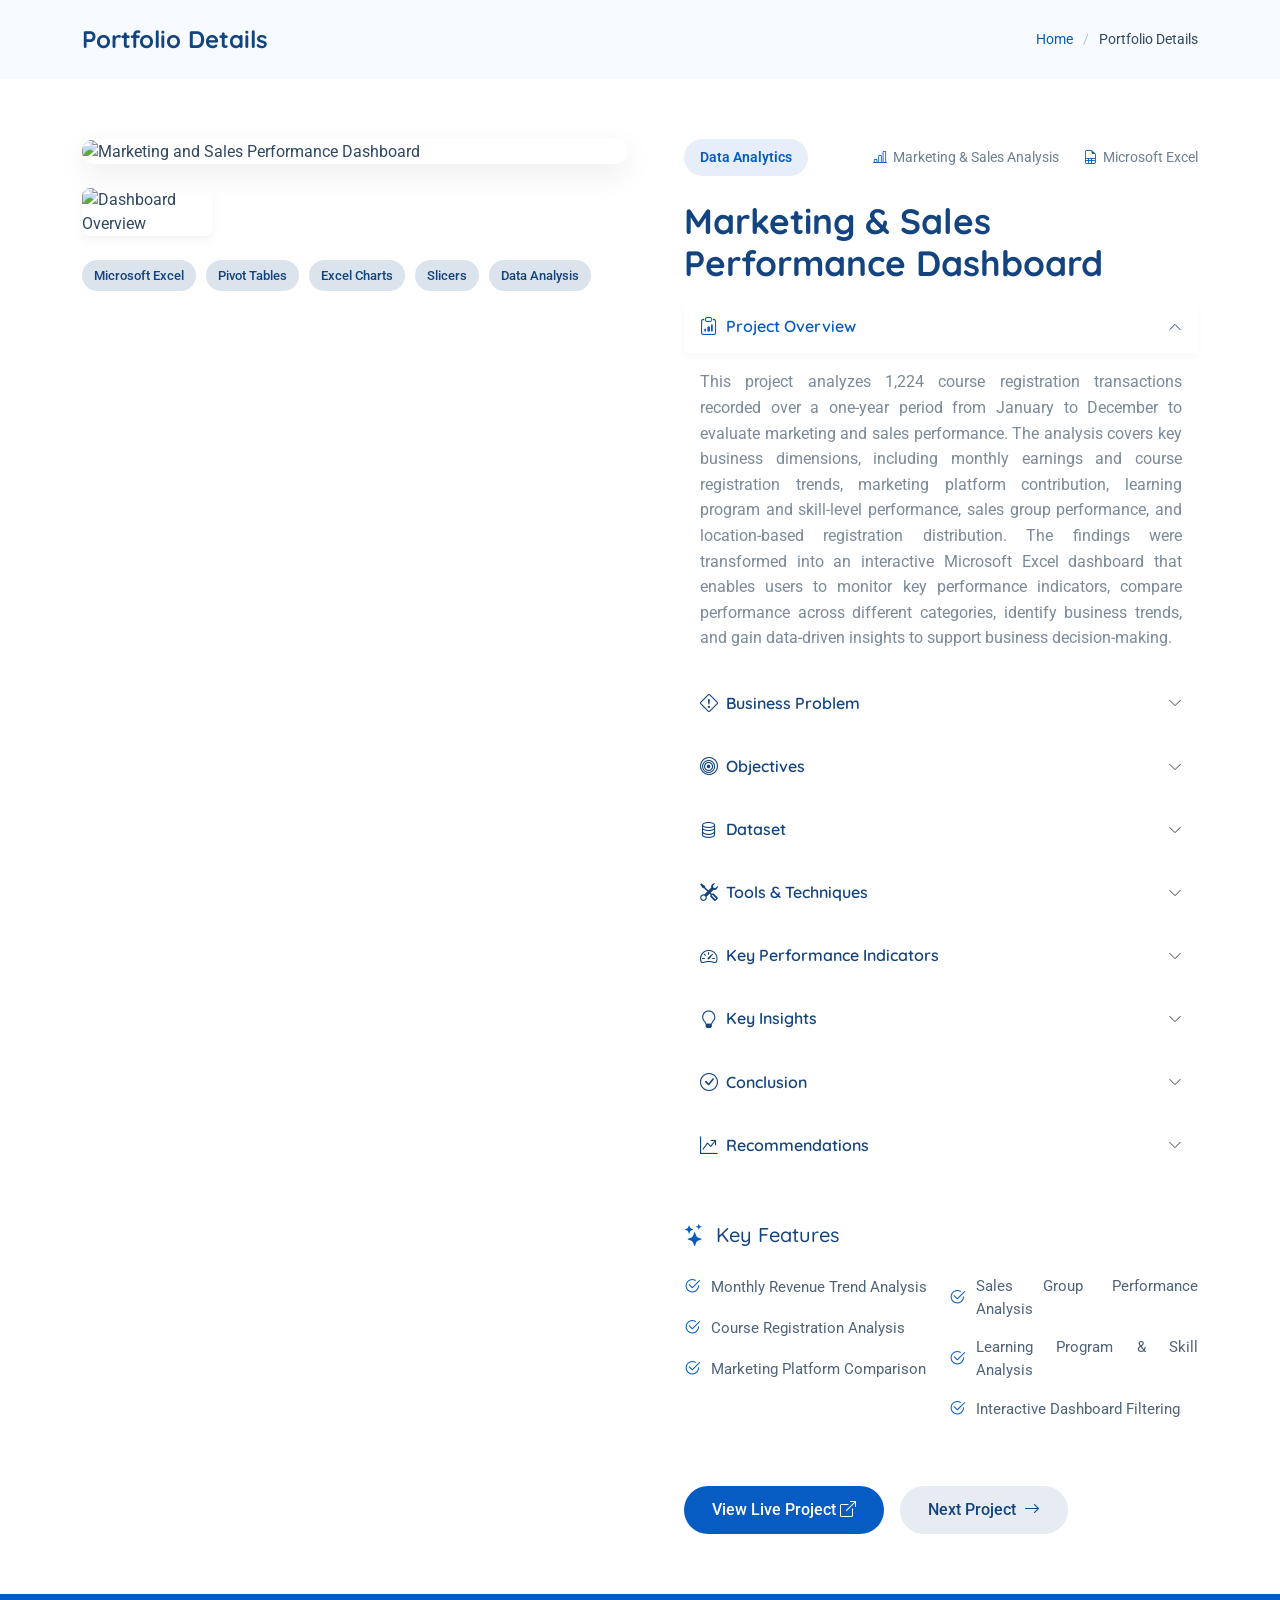
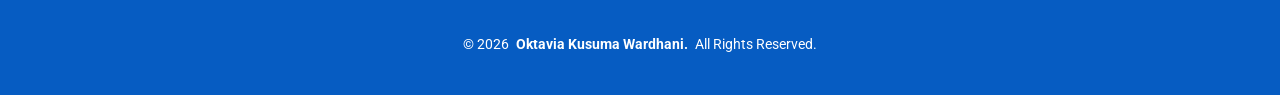
==== portfolio-details1.html @ 9bea0b1e "Upload semua file portofolio" ====
<!DOCTYPE html>
<html lang="en">

<head>
  <meta charset="utf-8">
  <meta content="width=device-width, initial-scale=1.0" name="viewport">
  <title>Oktavia Kusuma</title>
  <meta name="description" content="">
  <meta name="keywords" content="">

  <!-- Favicons -->
  <link href="assets/img/profile/profile foto.png" rel="icon">
  <link href="assets/img/profile/profile foto.png" rel="apple-touch-icon">

  <!-- Fonts -->
  <link href="https://fonts.googleapis.com" rel="preconnect">
  <link href="https://fonts.gstatic.com" rel="preconnect" crossorigin>
  <link href="https://fonts.googleapis.com/css2?family=Roboto:ital,wght@0,100;0,300;0,400;0,500;0,700;0,900;1,100;1,300;1,400;1,500;1,700;1,900&family=Open+Sans:ital,wght@0,300;0,400;0,500;0,600;0,700;0,800;1,300;1,400;1,500;1,600;1,700;1,800&family=Quicksand:wght@300;400;500;600;700&display=swap" rel="stylesheet">

  <!-- Vendor CSS Files -->
  <link href="assets/vendor/bootstrap/css/bootstrap.min.css" rel="stylesheet">
  <link href="assets/vendor/bootstrap-icons/bootstrap-icons.css" rel="stylesheet">
  <link href="assets/vendor/aos/aos.css" rel="stylesheet">
  <link href="assets/vendor/glightbox/css/glightbox.min.css" rel="stylesheet">
  <link href="assets/vendor/swiper/swiper-bundle.min.css" rel="stylesheet">

  <!-- Main CSS File -->
  <link href="assets/css/main.css" rel="stylesheet">

</head>

<body class="portfolio-details-page">

  <header id="header" class="header d-flex align-items-center fixed-top">
    <div class="container-fluid position-relative d-flex align-items-center justify-content-between">

      <a href="index.html" class="logo d-flex align-items-center">
      </a>

      <nav id="navmenu" class="navmenu">

        <div class="profile-img">
          <img src="assets/img/profile/foto.jpg" alt="" class="img-fluid rounded-circle">
        </div>

    </div>
  </header>

  <main class="main">

    <!-- Page Title -->
    <div class="page-title light-background">
      <div class="container d-lg-flex justify-content-between align-items-center">
        <h1 class="mb-2 mb-lg-0">Portfolio Details</h1>
        <nav class="breadcrumbs">
          <ol>
            <li><a href="index.html">Home</a></li>
            <li class="current">Portfolio Details</li>
          </ol>
        </nav>
      </div>
    </div><!-- End Page Title -->

<!-- Portfolio Details Section -->
<section id="portfolio-details" class="portfolio-details section">

  <div class="container" data-aos="fade-up" data-aos-delay="100">

    <div class="row gy-4">

      <!-- Portfolio Images -->
      <div class="col-lg-6" data-aos="fade-right">

        <div class="portfolio-details-media">

          <div class="main-image">
            <div class="portfolio-details-slider swiper init-swiper" data-aos="zoom-in">

              <script type="application/json" class="swiper-config">
                {
                  "loop": true,
                  "speed": 1000,
                  "autoplay": {
                    "delay": 6000
                  },
                  "effect": "creative",
                  "creativeEffect": {
                    "prev": {
                      "shadow": true,
                      "translate": [0, 0, -400]
                    },
                    "next": {
                      "translate": ["100%", 0, 0]
                    }
                  },
                  "slidesPerView": 1,
                  "navigation": {
                    "nextEl": ".swiper-button-next",
                    "prevEl": ".swiper-button-prev"
                  }
                }
              </script>

              <div class="swiper-wrapper">

                <div class="swiper-slide">
                  <img src="assets/img/portfolio/portofolio2.png"
                       alt="Marketing and Sales Performance Dashboard"
                       class="img-fluid">
                </div>

              </div>

              <div class="swiper-button-prev"></div>
              <div class="swiper-button-next"></div>

            </div>
          </div>


          <!-- Thumbnail Gallery -->
          <div class="thumbnail-grid" data-aos="fade-up" data-aos-delay="200">

            <div class="row g-2 mt-3">

              <div class="col-3">
                <img src="assets/img/portfolio/portofolio2.png"
                     alt="Dashboard Overview"
                     class="img-fluid glightbox">
              </div>

            </div>

          </div>


          <!-- Technology Badges -->
          <div class="tech-stack-badges" data-aos="fade-up" data-aos-delay="300">
            <span>Microsoft Excel</span>
            <span>Pivot Tables</span>
            <span>Excel Charts</span>
            <span>Slicers</span>
            <span>Data Analysis</span>
          </div>

        </div>

      </div>
      <!-- End Portfolio Images -->


      <!-- Project Content -->
      <div class="col-lg-6" data-aos="fade-left">

        <div class="portfolio-details-content">

          <!-- Project Meta -->
          <div class="project-meta">

            <div class="badge-wrapper">
              <span class="project-badge">Data Analytics</span>
            </div>

            <div class="date-client">

              <div class="meta-item">
                <i class="bi bi-bar-chart-line"></i>
                <span>Marketing & Sales Analysis</span>
              </div>

              <div class="meta-item">
                <i class="bi bi-file-earmark-spreadsheet"></i>
                <span>Microsoft Excel</span>
              </div>

            </div>

          </div>


          <!-- Project Title -->
          <h2 class="project-title">
            Marketing & Sales Performance Dashboard
          </h2>


          <!-- Project Overview -->
          <div class="project-overview">


            <!-- Accordion -->
            <div class="accordion project-accordion"
                 id="portfolio-details-projectAccordion">


              <!-- Project Overview -->
              <div class="accordion-item" data-aos="fade-up">

                <h2 class="accordion-header">

                  <button class="accordion-button"
                          type="button"
                          data-bs-toggle="collapse"
                          data-bs-target="#portfolio-details-collapse-1"
                          aria-expanded="true"
                          aria-controls="collapseOne">

                    <i class="bi bi-clipboard-data me-2"></i>
                    Project Overview

                  </button>

                </h2>


                <div id="portfolio-details-collapse-1"
                     class="accordion-collapse collapse show"
                     data-bs-parent="#portfolio-details-projectAccordion">

                  <div class="accordion-body">

                    <p>
                      This project analyzes 1,224 course registration transactions recorded over 
                      a one-year period from January to December to evaluate marketing and sales 
                      performance. The analysis covers key business dimensions, including monthly 
                      earnings and course registration trends, marketing platform contribution, 
                      learning program and skill-level performance, sales group performance, and 
                      location-based registration distribution. The findings were transformed into 
                      an interactive Microsoft Excel dashboard that enables users to monitor key 
                      performance indicators, compare performance across different categories, 
                      identify business trends, and gain data-driven insights to support business 
                      decision-making.
                    </p>

                  </div>

                </div>

              </div>


              <!-- Business Problem -->
              <div class="accordion-item" data-aos="fade-up" data-aos-delay="100">

                <h2 class="accordion-header">

                  <button class="accordion-button collapsed"
                          type="button"
                          data-bs-toggle="collapse"
                          data-bs-target="#portfolio-details-collapse-2"
                          aria-expanded="false"
                          aria-controls="collapseTwo">

                    <i class="bi bi-exclamation-diamond me-2"></i>
                    Business Problem

                  </button>

                </h2>


                <div id="portfolio-details-collapse-2"
                     class="accordion-collapse collapse"
                     data-bs-parent="#portfolio-details-projectAccordion">

                  <div class="accordion-body">

                    <p>
                      Businesses need to monitor marketing and sales performance
                      across multiple dimensions, including revenue, customer
                      registrations, marketing channels, sales teams, products,
                      and locations.

                      However, when transactional data is presented primarily in
                      raw tables, it can be difficult to quickly identify important
                      business patterns, such as periods with the highest and
                      lowest performance, the most effective revenue-contributing
                      marketing platforms, high-performing learning programs,
                      differences across sales groups, and areas with higher or
                      lower registration activity.

                      Without a centralized and interactive reporting system,
                      monitoring these patterns can become time-consuming and make
                      it more difficult to identify trends and areas for
                      improvement.

                      Therefore, this project transforms transactional data into
                      an interactive dashboard that provides a comprehensive
                      overview of marketing and sales performance.
                    </p>

                  </div>

                </div>

              </div>


              <!-- Objectives -->
              <div class="accordion-item" data-aos="fade-up" data-aos-delay="200">

                <h2 class="accordion-header">

                  <button class="accordion-button collapsed"
                          type="button"
                          data-bs-toggle="collapse"
                          data-bs-target="#portfolio-details-collapse-3"
                          aria-expanded="false"
                          aria-controls="collapseThree">

                    <i class="bi bi-bullseye me-2"></i>
                    Objectives

                  </button>

                </h2>


                <div id="portfolio-details-collapse-3"
                     class="accordion-collapse collapse"
                     data-bs-parent="#portfolio-details-projectAccordion">

                  <div class="accordion-body">
                    
                    <ul class="objectives-list">

                      <li>
                        Develop an interactive dashboard to centralize and
                        visualize marketing and sales transaction data.
                      </li>

                      <li>
                        Analyze monthly earnings trends and course registration
                        patterns.
                      </li>

                      <li>
                        Evaluate revenue contributions across different
                        marketing platforms.
                      </li>

                      <li>
                        Analyze learning program and skill-level performance.
                      </li>

                      <li>
                        Compare revenue contributions across sales groups.
                      </li>

                      <li>
                        Analyze the distribution of course registrations across
                        different area codes.
                      </li>

                      <li>
                        Provide data-driven insights to support business
                        performance evaluation and decision-making.
                      </li>

                    </ul>

                  </div>

                </div>

              </div>


              <!-- Dataset -->
              <div class="accordion-item" data-aos="fade-up" data-aos-delay="300">

                <h2 class="accordion-header">

                  <button class="accordion-button collapsed"
                          type="button"
                          data-bs-toggle="collapse"
                          data-bs-target="#portfolio-details-collapse-4"
                          aria-expanded="false"
                          aria-controls="collapseFour">

                    <i class="bi bi-database me-2"></i>
                    Dataset

                  </button>

                </h2>


                <div id="portfolio-details-collapse-4"
                     class="accordion-collapse collapse"
                     data-bs-parent="#portfolio-details-projectAccordion">

                  <div class="accordion-body">

                    <p>
                      The dataset consists of 1,224 course registration
                      transactions recorded over a one-year period from January
                      to December.
                    </p>

                    <div class="table-responsive">

                      <table class="table">

                        <thead>

                          <tr>
                            <th>Variable</th>
                            <th>Description</th>
                          </tr>

                        </thead>

                        <tbody>

                          <tr>
                            <td>Billing Month</td>
                            <td>Month when the transaction was recorded.</td>
                          </tr>

                          <tr>
                            <td>Marketing Platform</td>
                            <td>Marketing channel generating the registration.</td>
                          </tr>

                          <tr>
                            <td>MK Campaign</td>
                            <td>Marketing campaign associated with the transaction.</td>
                          </tr>

                          <tr>
                            <td>Location Code</td>
                            <td>Area code associated with the registration.</td>
                          </tr>

                          <tr>
                            <td>Registered Courses</td>
                            <td>Number of courses registered in the transaction.</td>
                          </tr>

                          <tr>
                            <td>Learning Programs</td>
                            <td>Main learning program selected by the customer.</td>
                          </tr>

                          <tr>
                            <td>Skill Levels</td>
                            <td>Skill or proficiency level of the selected course.</td>
                          </tr>

                          <tr>
                            <td>Average Call Time</td>
                            <td>Average duration of customer calls.</td>
                          </tr>

                          <tr>
                            <td>Payment Status</td>
                            <td>Payment completion status of the transaction.</td>
                          </tr>

                          <tr>
                            <td>Fees Collected</td>
                            <td>Revenue or fees collected from the transaction.</td>
                          </tr>

                          <tr>
                            <td>Sales Group</td>
                            <td>Sales team responsible for the transaction.</td>
                          </tr>

                          <tr>
                            <td>Advisor</td>
                            <td>Advisor or sales representative associated with the transaction.</td>
                          </tr>

                        </tbody>

                      </table>

                    </div>

                  </div>

                </div>

              </div>


              <!-- Tools & Techniques -->
              <div class="accordion-item" data-aos="fade-up" data-aos-delay="400">

                <h2 class="accordion-header">

                  <button class="accordion-button collapsed"
                          type="button"
                          data-bs-toggle="collapse"
                          data-bs-target="#portfolio-details-collapse-5"
                          aria-expanded="false"
                          aria-controls="collapseFive">

                    <i class="bi bi-tools me-2"></i>
                    Tools & Techniques

                  </button>

                </h2>


                <div id="portfolio-details-collapse-5"
                     class="accordion-collapse collapse"
                     data-bs-parent="#portfolio-details-projectAccordion">

                  <div class="accordion-body">

                    <p>
                      This project was developed using Microsoft Excel for data
                      processing, analysis, and interactive dashboard development.
                      Pivot Tables were used to aggregate and summarize transaction
                      data, while Excel Charts visualized monthly trends and
                      performance comparisons across key business dimensions.
                      Slicers enabled interactive filtering by billing month and
                      sales group.
                    </p>

                    <p>
                      The analysis applied KPI analysis, trend analysis,
                      comparative analysis, and category-based performance
                      analysis to transform transaction data into meaningful
                      business insights.
                    </p>

                  </div>

                </div>

              </div>


              <!-- Key Performance Indicators -->
              <div class="accordion-item" data-aos="fade-up" data-aos-delay="500">

                <h2 class="accordion-header">

                  <button class="accordion-button collapsed"
                          type="button"
                          data-bs-toggle="collapse"
                          data-bs-target="#portfolio-details-collapse-6"
                          aria-expanded="false"
                          aria-controls="collapseSix">

                    <i class="bi bi-speedometer2 me-2"></i>
                    Key Performance Indicators

                  </button>

                </h2>


                <div id="portfolio-details-collapse-6"
                     class="accordion-collapse collapse"
                     data-bs-parent="#portfolio-details-projectAccordion">

                  <div class="accordion-body">

                    <div class="table-responsive">

                      <table class="table">

                        <thead>

                          <tr>
                            <th>KPI</th>
                            <th>Result</th>
                          </tr>

                        </thead>

                        <tbody>

                          <tr>
                            <td>Total Earnings</td>
                            <td>₹6,365,000</td>
                          </tr>

                          <tr>
                            <td>Enrolled Courses</td>
                            <td>1,224</td>
                          </tr>

                          <tr>
                            <td>Average Earnings per Month</td>
                            <td>₹530,417</td>
                          </tr>

                          <tr>
                            <td>Highest Monthly Earnings</td>
                            <td>₹1,450,000</td>
                          </tr>

                          <tr>
                            <td>Lowest Monthly Earnings</td>
                            <td>₹21,000</td>
                          </tr>

                        </tbody>

                      </table>

                    </div>

                  </div>

                </div>

              </div>


              <!-- Key Insights -->
              <div class="accordion-item" data-aos="fade-up" data-aos-delay="600">

                <h2 class="accordion-header">

                  <button class="accordion-button collapsed"
                          type="button"
                          data-bs-toggle="collapse"
                          data-bs-target="#portfolio-details-collapse-7"
                          aria-expanded="false"
                          aria-controls="collapseSeven">

                    <i class="bi bi-lightbulb me-2"></i>
                    Key Insights

                  </button>

                </h2>


                <div id="portfolio-details-collapse-7"
                     class="accordion-collapse collapse"
                     data-bs-parent="#portfolio-details-projectAccordion">

                  <div class="accordion-body">

                    <h5>1. Monthly Earnings Performance</h5>

                    <p>
                      Monthly earnings fluctuated significantly throughout the
                      year. October recorded the highest earnings at
                      ₹1,450,000, followed by November at ₹1,019,000, while
                      March recorded the lowest earnings at ₹21,000.
                    </p>


                    <h5>2. Course Registration Trends</h5>

                    <p>
                      October recorded the highest number of registrations with
                      277 courses, while March recorded the lowest with 28
                      courses. The simultaneous peak in registrations and earnings
                      during October indicates that registration volume was an
                      important contributor to monthly revenue performance.
                    </p>


                    <h5>3. Marketing Platform Contribution</h5>

                    <p>
                      Television Ads generated the highest earnings at
                      ₹1,845,000, followed by Facebook Page at ₹1,335,000 and
                      WhatsApp at ₹1,040,000. Together, these three platforms
                      contributed approximately 66.3% of total earnings.
                    </p>

                    <p>
                      Since marketing expenditure and conversion data were not
                      available, these results represent revenue contribution
                      rather than marketing ROI.
                    </p>


                    <h5>4. Learning Program Performance</h5>

                    <p>
                      BK was the dominant learning program, generating
                      ₹4,553,000, or approximately 71.5% of total earnings.
                      This indicates strong demand but also highlights a high
                      concentration of revenue in a single product.
                    </p>


                    <h5>5. Skill Level Performance</h5>

                    <p>
                      KJI. L4 recorded the highest earnings contribution at
                      ₹1,321,000, followed by Fdn. L5, Fdn. L1, and Pre. L3.
                      The strong contribution from Foundation and Pre-level
                      categories suggests that entry-level to intermediate
                      learning segments represent important revenue sources.
                    </p>


                    <h5>6. Sales Group Performance</h5>

                    <p>
                      Jordan and Johnson were the highest-contributing sales
                      groups, generating ₹2,154,000 and ₹2,034,000,
                      respectively. Together, they contributed approximately
                      65.8% of total earnings.
                    </p>


                    <h5>7. Area Code Analysis</h5>

                    <p>
                      A101 recorded the highest number of course registrations
                      with 216 registrations, followed by A201, B120, C800,
                      and B180. These five areas collectively accounted for
                      75.7% of total registrations.
                    </p>

                    <p>
                      A401 recorded the lowest number of registrations with 96,
                      suggesting an opportunity for further evaluation of
                      regional performance.
                    </p>

                  </div>

                </div>

              </div>


              <!-- Conclusion -->
              <div class="accordion-item" data-aos="fade-up" data-aos-delay="700">

                <h2 class="accordion-header">

                  <button class="accordion-button collapsed"
                          type="button"
                          data-bs-toggle="collapse"
                          data-bs-target="#portfolio-details-collapse-8"
                          aria-expanded="false"
                          aria-controls="collapseEight">

                    <i class="bi bi-check-circle me-2"></i>
                    Conclusion

                  </button>

                </h2>


                <div id="portfolio-details-collapse-8"
                     class="accordion-collapse collapse"
                     data-bs-parent="#portfolio-details-projectAccordion">

                  <div class="accordion-body">

                    <ul class="conclusion-list">

                      <li>
                        October was the strongest month in terms of both revenue
                        and course registrations.
                      </li>

                      <li>
                        March recorded the lowest performance in both earnings and
                        registration volume.
                      </li>

                      <li>
                        Television Ad was the highest-contributing marketing
                        platform based on total earnings.
                      </li>

                      <li>
                        BK was the dominant learning program, contributing
                        approximately 71.5% of total earnings.
                      </li>

                      <li>
                        KJI. L4 was the highest-contributing skill level.
                      </li>

                      <li>
                        Jordan and Johnson collectively contributed approximately
                        65.8% of total earnings.
                      </li>

                      <li>
                        A101 recorded the highest number of registrations, while
                        A401 recorded the lowest.
                      </li>

                      <li>
                        The five highest-contributing areas accounted for
                        approximately 75.7% of total course registrations.
                      </li>

                    </ul>

                  </div>

                </div>

              </div>


              <!-- Recommendations -->
              <div class="accordion-item" data-aos="fade-up" data-aos-delay="800">

                <h2 class="accordion-header">

                  <button class="accordion-button collapsed"
                          type="button"
                          data-bs-toggle="collapse"
                          data-bs-target="#portfolio-details-collapse-9"
                          aria-expanded="false"
                          aria-controls="collapseNine">

                    <i class="bi bi-graph-up-arrow me-2"></i>
                    Recommendations

                  </button>

                </h2>


                <div id="portfolio-details-collapse-9"
                     class="accordion-collapse collapse"
                     data-bs-parent="#portfolio-details-projectAccordion">

                  <div class="accordion-body">

                    <ul class="recommendation-list">

                      <li>
                        Increase investment in high-performing marketing
                        platforms, particularly Television Ads, Facebook Page,
                        and WhatsApp, to maximize revenue contribution.
                      </li>

                      <li>
                        Improve sales training and performance strategies for
                        lower-contributing groups, particularly Taylor and Morgan,
                        by adopting best practices from Jordan and Johnson.
                      </li>

                      <li>
                        Launch targeted promotions and special campaigns during
                        low-performing months, particularly March, to stimulate
                        course registrations and revenue.
                      </li>

                      <li>
                        Promote high-revenue skill levels, particularly KJI. L4,
                        Fdn. L5, Fdn. L1, and Pre. L3, while developing bundling
                        and cross-selling opportunities.
                      </li>

                      <li>
                        Strengthen marketing efforts in high-performing areas,
                        particularly A101, A201, B120, C800, and B180, while
                        evaluating growth opportunities in lower-performing areas.
                      </li>

                    </ul>

                  </div>

                </div>

              </div>

            </div>

          </div>


          <!-- Key Features -->
          <div class="project-features"
               data-aos="fade-up"
               data-aos-delay="300">

            <h3>
              <i class="bi bi-stars"></i>
              Key Features
            </h3>


            <div class="row g-3">

              <div class="col-md-6">

                <ul class="feature-list">

                  <li>
                    <i class="bi bi-check2-circle"></i>
                    Monthly Revenue Trend Analysis
                  </li>

                  <li>
                    <i class="bi bi-check2-circle"></i>
                    Course Registration Analysis
                  </li>

                  <li>
                    <i class="bi bi-check2-circle"></i>
                    Marketing Platform Comparison
                  </li>

                </ul>

              </div>


              <div class="col-md-6">

                <ul class="feature-list">

                  <li>
                    <i class="bi bi-check2-circle"></i>
                    Sales Group Performance Analysis
                  </li>

                  <li>
                    <i class="bi bi-check2-circle"></i>
                    Learning Program & Skill Analysis
                  </li>

                  <li>
                    <i class="bi bi-check2-circle"></i>
                    Interactive Dashboard Filtering
                  </li>

                </ul>

              </div>

            </div>

          </div>


          <!-- CTA Buttons -->
<div class="cta-buttons"
     data-aos="fade-up"
     data-aos-delay="400">

  <a href="https://unyacid-my.sharepoint.com/:x:/g/personal/oktaviakusuma_2022_student_uny_ac_id/IQBS7h5lXZG5TZdY-hlyCTQWASWiNnQZXSRWy_bvNmirpKc?e=XJZ0ga"
     class="btn-view-project"
     target="_blank"
     rel="noopener noreferrer">

    View Live Project
    <i class="bi bi-box-arrow-up-right"></i>

  </a>

  <a href="portfolio-details2.html"
     class="btn-next-project">

    Next Project
    <i class="bi bi-arrow-right"></i>

  </a>

</div>

</div>

</div><!-- End Project Content -->

    </div>

  </div>

</section><!-- /Portfolio Details Section -->

  </main>

  <footer id="footer" class="footer dark-background">

    <div class="container">
      <div class="copyright text-center ">
        <p>© <span>2026</span> <strong class="px-1 sitename">Oktavia Kusuma Wardhani.</strong> <span>All Rights Reserved.</span></p>
      </div>

  </footer>

  <!-- Scroll Top -->
  <a href="#" id="scroll-top" class="scroll-top d-flex align-items-center justify-content-center"><i class="bi bi-arrow-up-short"></i></a>

  <!-- Vendor JS Files -->
  <script src="assets/vendor/bootstrap/js/bootstrap.bundle.min.js"></script>
  <script src="assets/vendor/php-email-form/validate.js"></script>
  <script src="assets/vendor/aos/aos.js"></script>
  <script src="assets/vendor/purecounter/purecounter_vanilla.js"></script>
  <script src="assets/vendor/typed.js/typed.umd.js"></script>
  <script src="assets/vendor/waypoints/noframework.waypoints.js"></script>
  <script src="assets/vendor/glightbox/js/glightbox.min.js"></script>
  <script src="assets/vendor/imagesloaded/imagesloaded.pkgd.min.js"></script>
  <script src="assets/vendor/isotope-layout/isotope.pkgd.min.js"></script>
  <script src="assets/vendor/swiper/swiper-bundle.min.js"></script>

  <!-- Main JS File -->
  <script src="assets/js/main.js"></script>

</body>

</html>
---- assets/css/main.css ----
@charset "UTF-8";

/* Fonts */
:root {
  --default-font: "Roboto",  system-ui, -apple-system, "Segoe UI", Roboto, "Helvetica Neue", Arial, "Noto Sans", "Liberation Sans", sans-serif, "Apple Color Emoji", "Segoe UI Emoji", "Segoe UI Symbol", "Noto Color Emoji";
  --heading-font: "Quicksand",  sans-serif;
  --nav-font: "Open Sans",  sans-serif;
}

/* Global Colors - The following color variables are used throughout the website. Updating them here will change the color scheme of the entire website */
:root { 
  --background-color: #ffffff; /* Background color for the entire website, including individual sections */
  --default-color: #314862; /* Default color used for the majority of the text content across the entire website */
  --heading-color: #13447f; /* Color for headings, subheadings and title throughout the website */
  --accent-color: #065cc2; /* Accent color that represents your brand on the website. It's used for buttons, links, and other elements that need to stand out */
  --surface-color: #ffffff; /* The surface color is used as a background of boxed elements within sections, such as cards, icon boxes, or other elements that require a visual separation from the global background. */
  --contrast-color: #ffffff; /* Contrast color for text, ensuring readability against backgrounds of accent, heading, or default colors. */
}

/* Nav Menu Colors - The following color variables are used specifically for the navigation menu. They are separate from the global colors to allow for more customization options */
:root {
  --nav-color: #314862;  /* The default color of the main navmenu links */
  --nav-hover-color: #065cc2; /* Applied to main navmenu links when they are hovered over or active */
  --nav-mobile-background-color: #11427d; /* Used as the background color for mobile navigation menu */
  --nav-dropdown-background-color: #065cc2; /* Used as the background color for dropdown items that appear when hovering over primary navigation items */
  --nav-dropdown-color: #acc4e0; /* Used for navigation links of the dropdown items in the navigation menu. */
  --nav-dropdown-hover-color: #ffffff; /* Similar to --nav-hover-color, this color is applied to dropdown navigation links when they are hovered over. */
}

/* Color Presets - These classes override global colors when applied to any section or element, providing reuse of the sam color scheme. */

.light-background {
  --background-color: #f7faff;
  --surface-color: #ffffff;
}

.dark-background {
  --background-color: #065cc2;
  --default-color: #ffffff;
  --heading-color: #ffffff;
  --accent-color: #afcdf1;
  --surface-color: #2973cc;
  --contrast-color: #ffffff;
}

/* Smooth scroll */
:root {
  scroll-behavior: smooth;
}

/*--------------------------------------------------------------
# General Styling & Shared Classes
--------------------------------------------------------------*/
body {
  color: var(--default-color);
  background-color: var(--background-color);
  font-family: var(--default-font);
}

a {
  color: var(--accent-color);
  text-decoration: none;
  transition: 0.3s;
}

a:hover {
  color: color-mix(in srgb, var(--accent-color), transparent 25%);
  text-decoration: none;
}

h1,
h2,
h3,
h4,
h5,
h6 {
  color: var(--heading-color);
  font-family: var(--heading-font);
}

/* PHP Email Form Messages
------------------------------*/
.php-email-form .error-message {
  display: none;
  background: #df1529;
  color: #ffffff;
  text-align: left;
  padding: 15px;
  margin-bottom: 24px;
  font-weight: 600;
}

.php-email-form .sent-message {
  display: none;
  color: #ffffff;
  background: #059652;
  text-align: center;
  padding: 15px;
  margin-bottom: 24px;
  font-weight: 600;
}

.php-email-form .loading {
  display: none;
  background: var(--surface-color);
  text-align: center;
  padding: 15px;
  margin-bottom: 24px;
}

.php-email-form .loading:before {
  content: "";
  display: inline-block;
  border-radius: 50%;
  width: 24px;
  height: 24px;
  margin: 0 10px -6px 0;
  border: 3px solid var(--accent-color);
  border-top-color: var(--surface-color);
  animation: php-email-form-loading 1s linear infinite;
}

@keyframes php-email-form-loading {
  0% {
    transform: rotate(0deg);
  }

  100% {
    transform: rotate(360deg);
  }
}

/*--------------------------------------------------------------
# Global Header
--------------------------------------------------------------*/
.header {
  --background-color: rgba(255, 255, 255, 0);
  color: var(--default-color);
  background-color: var(--background-color);
  padding: 15px 0;
  transition: all 0.5s;
  z-index: 997;
}

.header .logo {
  line-height: 1;
}

.header .logo img {
  max-height: 32px;
  margin-right: 8px;
}

.header .logo h1 {
  font-size: 30px;
  margin: 0;
  font-weight: 700;
  color: var(--heading-color);
}

/*--------------------------------------------------------------
# Navigation Menu
--------------------------------------------------------------*/
/* Navmenu */
.mobile-nav-toggle {
  color: var(--nav-color);
  position: fixed;
  top: 20px;
  right: 20px;
  font-size: 32px;
  line-height: 0;
  cursor: pointer;
  display: block !important;
  z-index: 998;
  transition: 0.3s;
}

.mobile-nav-toggle:hover {
  color: var(--nav-hover-color);
}

.navmenu {
  position: fixed;
  top: 0;
  bottom: 0;
  right: -300px;
  z-index: 997;
  transition: 0.3s;
  width: 300px;
  overflow: hidden;
}

.navmenu .profile-img img {
  margin: 15px auto;
  display: block;
  width: 160px;
  border: 8px solid color-mix(in srgb, var(--contrast-color), transparent 85%);
}

.navmenu .logo {
  line-height: 1;
  margin-bottom: 15px;
}

.navmenu .logo img {
  max-height: 32px;
  margin-right: 8px;
}

.navmenu .logo h1 {
  font-size: 24px;
  margin: 0;
  font-weight: 700;
  color: var(--contrast-color);
}

.navmenu .social-links {
  margin: 0 0 20px 0;
}

.navmenu .social-links a {
  font-size: 16px;
  display: inline-flex;
  align-items: center;
  justify-content: center;
  padding: 0;
  background: color-mix(in srgb, var(--contrast-color), transparent 90%);
  color: var(--contrast-color);
  margin: 0 2px;
  border-radius: 50%;
  width: 40px;
  height: 40px;
  transition: 0.3s;
}

.navmenu .social-links a i {
  margin: 0;
}

.navmenu .social-links a:hover {
  color: var(--contrast-color);
  background: var(--accent-color);
}

.navmenu ul {
  display: block;
  list-style: none;
  padding: 10px 0;
  margin: 0;
  overflow-y: auto;
  transition: 0.3s;
  z-index: 998;
}

.navmenu a,
.navmenu a:focus {
  color: var(--nav-dropdown-color);
  padding: 10px 20px;
  font-family: var(--nav-font);
  font-size: 17px;
  font-weight: 500;
  display: flex;
  align-items: center;
  justify-content: space-between;
  white-space: nowrap;
  transition: 0.3s;
}

.navmenu a i,
.navmenu a:focus i {
  font-size: 12px;
  line-height: 0;
  margin-left: 5px;
  width: 30px;
  height: 30px;
  display: flex;
  align-items: center;
  justify-content: center;
  border-radius: 50%;
  transition: 0.3s;
  background-color: color-mix(in srgb, var(--accent-color), transparent 90%);
}

.navmenu a i:hover,
.navmenu a:focus i:hover {
  background-color: var(--accent-color);
  color: var(--contrast-color);
}

.navmenu a:hover,
.navmenu .active,
.navmenu .active:focus {
  color: var(--nav-dropdown-hover-color);
}

.navmenu .active i,
.navmenu .active:focus i {
  background-color: var(--accent-color);
  color: var(--contrast-color);
  transform: rotate(180deg);
}

.navmenu .dropdown ul {
  position: static;
  display: none;
  z-index: 99;
  padding: 10px 0;
  margin: 10px 20px;
  box-shadow: none;
  transition: all 0.5s ease-in-out;
}

.navmenu .dropdown>.dropdown-active {
  display: block;
  background-color: var(--nav-dropdown-background-color);
  border: 1px solid color-mix(in srgb, var(--nav-dropdown-color), transparent 90%);
}

.mobile-nav-active {
  overflow: hidden;
}

.mobile-nav-active .mobile-nav-toggle {
  right: 310px;
  font-size: 36px;
}

.mobile-nav-active .navmenu {
  position: fixed;
  overflow: hidden;
  top: 0;
  bottom: 0;
  right: 0;
  background-color: var(--nav-mobile-background-color);
  transition: 0.3s;
}

/*--------------------------------------------------------------
# Global Footer
--------------------------------------------------------------*/
.footer {
  color: var(--default-color);
  background-color: var(--background-color);
  font-size: 14px;
  padding: 40px 0;
  position: relative;
}

.footer .copyright p {
  margin-bottom: 0;
}

.footer .social-links {
  margin-top: 20px;
}

.footer .social-links a {
  display: flex;
  align-items: center;
  justify-content: center;
  width: 40px;
  height: 40px;
  border-radius: 50%;
  border: 1px solid color-mix(in srgb, var(--default-color), transparent 50%);
  font-size: 16px;
  color: color-mix(in srgb, var(--default-color), transparent 50%);
  margin: 0 5px;
  transition: 0.3s;
}

.footer .social-links a:hover {
  color: var(--accent-color);
  border-color: var(--accent-color);
}

.footer .credits {
  margin-top: 10px;
  font-size: 13px;
  text-align: center;
}

/*--------------------------------------------------------------
# Scroll Top Button
--------------------------------------------------------------*/
.scroll-top {
  position: fixed;
  visibility: hidden;
  opacity: 0;
  right: 15px;
  bottom: -15px;
  z-index: 99999;
  background-color: var(--accent-color);
  width: 44px;
  height: 44px;
  border-radius: 50px;
  transition: all 0.4s;
}

.scroll-top i {
  font-size: 24px;
  color: var(--contrast-color);
  line-height: 0;
}

.scroll-top:hover {
  background-color: color-mix(in srgb, var(--accent-color), transparent 20%);
  color: var(--contrast-color);
}

.scroll-top.active {
  visibility: visible;
  opacity: 1;
  bottom: 15px;
}

/*--------------------------------------------------------------
# Disable aos animation delay on mobile devices
--------------------------------------------------------------*/
@media screen and (max-width: 768px) {
  [data-aos-delay] {
    transition-delay: 0 !important;
  }
}

/*--------------------------------------------------------------
# Global Page Titles & Breadcrumbs
--------------------------------------------------------------*/
.page-title {
  color: var(--default-color);
  background-color: var(--background-color);
  padding: 25px 0;
  position: relative;
}

.page-title h1 {
  font-size: 24px;
  font-weight: 700;
}

.page-title .breadcrumbs ol {
  display: flex;
  flex-wrap: wrap;
  list-style: none;
  padding: 0;
  margin: 0;
  font-size: 14px;
  font-weight: 400;
}

.page-title .breadcrumbs ol li+li {
  padding-left: 10px;
}

.page-title .breadcrumbs ol li+li::before {
  content: "/";
  display: inline-block;
  padding-right: 10px;
  color: color-mix(in srgb, var(--default-color), transparent 70%);
}

/*--------------------------------------------------------------
# Global Sections
--------------------------------------------------------------*/
section,
.section {
  color: var(--default-color);
  background-color: var(--background-color);
  padding: 60px 0;
  overflow: clip;
}

/*--------------------------------------------------------------
# Global Section Titles
--------------------------------------------------------------*/
.section-title {
  padding-bottom: 60px;
  position: relative;
}

.section-title h2 {
  font-size: 36px;
  font-weight: 700;
  padding: 0;
  line-height: 1px;
  margin: 0;
  letter-spacing: 0.5px;
  position: relative;
}

.section-title h2::after {
  content: "";
  width: 120px;
  height: 1px;
  display: inline-block;
  background: var(--accent-color);
  margin: 10px 10px;
}

.section-title p {
  color: color-mix(in srgb, var(--default-color), transparent 50%);
  margin: 5px 0 0 0;
  font-size: 16px;
  font-weight: 500;
  font-family: var(--heading-font);
}

/*--------------------------------------------------------------
# Hero Section
--------------------------------------------------------------*/
.hero {
  padding: 120px 0;
  position: relative;
  overflow: hidden;
  min-height: 100vh;
  display: flex;
  align-items: center;
}

.hero::before {
  content: "";
  position: absolute;
  top: 0;
  left: 0;
  right: 0;
  bottom: 0;
  background: url("../img/bg/abstract-bg-1.webp") no-repeat center center;
  background-size: cover;
  opacity: 0.08;
  z-index: 1;
}

.hero .container {
  position: relative;
  z-index: 2;
}

@media (max-width: 991px) {
  .hero .hero-content {
    padding: 60px 30px;
    text-align: center;
  }
}

@media (max-width: 576px) {
  .hero .hero-content {
    padding: 40px 20px;
  }
}

.hero .content-wrapper {
  max-width: 600px;
}

.hero-greeting{
    font-size:1.15rem;
    font-weight:500;
    color:#6c757d;
    margin-bottom:8px;
}

.hero .hero-title {
  font-size: 2.8rem;
  font-weight: 700;
  margin-bottom: 1.5rem;
  line-height: 1.2;
}

@media (max-width: 768px) {
  .hero .hero-title {
    font-size: 2.8rem;
  }
}

@media (max-width: 576px) {
  .hero .hero-title {
    font-size: 2.2rem;
  }
}

.hero .hero-title .typed {
  color: var(--accent-color);
  position: relative;
}

.hero .lead {
  font-size: 1.2rem;
  color: color-mix(in srgb, var(--default-color), transparent 20%);
  margin-bottom: 3rem;
  line-height: 1.6;
}

@media (max-width: 768px) {
  .hero .lead {
    font-size: 1.1rem;
    margin-bottom: 2rem;
  }
}

.hero .hero-stats {
  display: flex;
  gap: 2rem;
  margin-bottom: 3rem;
}

@media (max-width: 768px) {
  .hero .hero-stats {
    justify-content: center;
    gap: 1.5rem;
    margin-bottom: 2rem;
  }
}

@media (max-width: 576px) {
  .hero .hero-stats {
    flex-direction: column;
    gap: 1rem;
  }
}

.hero .hero-stats .stat-item {
  display: flex;
  flex-direction: column;
  align-items: center;
}

.hero .hero-stats .stat-item .purecounter {
  font-size: 2rem;
  font-weight: 700;
  color: var(--accent-color);
  line-height: 1;
}

.hero .hero-stats .stat-item .stat-label {
  font-size: 0.9rem;
  color: color-mix(in srgb, var(--default-color), transparent 40%);
  margin-top: 0.25rem;
}

.hero .hero-actions {
  display: flex;
  gap: 1rem;
  margin-bottom: 3rem;
}

@media (max-width: 768px) {
  .hero .hero-actions {
    justify-content: center;
    margin-bottom: 2rem;
  }
}

@media (max-width: 576px) {
  .hero .hero-actions {
    flex-direction: column;
    align-items: center;
  }
}

.hero .hero-actions .btn {
  padding: 12px 30px;
  font-weight: 600;
  border-radius: 50px;
  text-decoration: none;
  transition: all 0.3s ease;
}

.hero .hero-actions .btn.btn-primary {
  background-color: var(--accent-color);
  color: var(--contrast-color);
  border: 2px solid var(--accent-color);
}

.hero .hero-actions .btn.btn-primary:hover {
  background-color: transparent;
  color: var(--accent-color);
}

.hero .hero-actions .btn.btn-outline {
  background-color: transparent;
  color: var(--default-color);
  border: 2px solid color-mix(in srgb, var(--default-color), transparent 70%);
}

.hero .hero-actions .btn.btn-outline:hover {
  background-color: var(--accent-color);
  color: var(--contrast-color);
  border-color: var(--accent-color);
}

.hero .social-links {
  display: flex;
  gap: 1rem;
}

@media (max-width: 768px) {
  .hero .social-links {
    justify-content: center;
  }
}

.hero .social-links a {
  width: 45px;
  height: 45px;
  display: flex;
  align-items: center;
  justify-content: center;
  border-radius: 50%;
  background-color: var(--surface-color);
  color: var(--default-color);
  text-decoration: none;
  transition: all 0.3s ease;
  box-shadow: 0 2px 10px color-mix(in srgb, var(--default-color), transparent 90%);
}

.hero .social-links a:hover {
  background-color: var(--accent-color);
  color: var(--contrast-color);
  transform: translateY(-3px);
}

.hero .social-links a i {
  font-size: 1.2rem;
}

.hero .hero-image {
  position: relative;
  display: flex;
  align-items: center;
  justify-content: center;
  padding: 60px 30px;
}

@media (max-width: 991px) {
  .hero .hero-image {
    min-height: auto;
    padding: 40px 30px;
  }
}

.hero .image-container {
  position: relative;
  max-width: 500px;
  width: 100%;
}

.hero .hero-main-image {
  border-radius: 20px;
  box-shadow: 0 20px 60px color-mix(in srgb, var(--default-color), transparent 85%);
  position: relative;
  z-index: 2;
}

.hero .image-overlay {
  position: absolute;
  top: 20px;
  left: 20px;
  right: -20px;
  bottom: -20px;
  background: linear-gradient(45deg, var(--accent-color), color-mix(in srgb, var(--accent-color), transparent 30%));
  border-radius: 20px;
  z-index: 1;
}

.hero .floating-elements {
  position: absolute;
  top: 0;
  left: 0;
  right: 0;
  bottom: 0;
  z-index: 3;
}

.hero .floating-card {
  position: absolute;
  background-color: var(--surface-color);
  padding: 15px 20px;
  border-radius: 15px;
  box-shadow: 0 10px 30px color-mix(in srgb, var(--default-color), transparent 90%);
  display: flex;
  align-items: center;
  gap: 10px;
  white-space: nowrap;
  animation: float 6s ease-in-out infinite;
}

@media (max-width: 768px) {
  .hero .floating-card {
    padding: 10px 15px;
    font-size: 0.9rem;
  }
}

.hero .floating-card i {
  font-size: 1.5rem;
  color: var(--accent-color);
}

@media (max-width: 768px) {
  .hero .floating-card i {
    font-size: 1.2rem;
  }
}

.hero .floating-card span {
  font-weight: 600;
  color: var(--default-color);
}

.hero .floating-card.card-1 {
  top: 10%;
  left: -10%;
  animation-delay: 0s;
}

@media (max-width: 768px) {
  .hero .floating-card.card-1 {
    top: 5%;
    left: -5%;
  }
}

.hero .floating-card.card-2 {
  top: 60%;
  right: -15%;
  animation-delay: 2s;
}

@media (max-width: 768px) {
  .hero .floating-card.card-2 {
    top: 70%;
    right: -10%;
  }
}

.hero .floating-card.card-3 {
  bottom: 15%;
  left: -5%;
  animation-delay: 4s;
}

@media (max-width: 768px) {
  .hero .floating-card.card-3 {
    bottom: 10%;
    left: 0%;
  }
}

@keyframes float {

  0%,
  100% {
    transform: translateY(0px);
  }

  50% {
    transform: translateY(-20px);
  }
}

/*--------------------------------------------------------------
# About Section
--------------------------------------------------------------*/
.about .profile-image-wrapper {
  position: relative;
}

.about .profile-image-wrapper .profile-image {
  position: relative;
  width: 280px;
  height: 280px;
  margin: 0 auto 40px;
  border-radius: 50%;
  overflow: hidden;
  border: 5px solid var(--accent-color);
  box-shadow: 0 10px 30px color-mix(in srgb, var(--accent-color), transparent 80%);
}

.about .profile-image-wrapper .profile-image img {
  width: 100%;
  height: 100%;
  object-fit: cover;
}

@media (max-width: 768px) {
  .about .profile-image-wrapper .profile-image {
    width: 200px;
    height: 200px;
  }
}

.about .profile-image-wrapper .signature-section {
  text-align: center;
}

.about .profile-image-wrapper .signature-section .signature {
  max-width: 200px;
  height: auto;
  margin-bottom: 15px;
  opacity: 0.8;
}

.about .profile-image-wrapper .signature-section .quote {
  font-style: italic;
  color: color-mix(in srgb, var(--default-color), transparent 30%);
  font-size: 14px;
  margin: 0;
  max-width: 250px;
  margin: 0 auto;
}

.about .about-content .intro {
  margin-bottom: 40px;
}

.about .about-content .intro h2 {
  font-size: 2.5rem;
  margin-bottom: 20px;
  font-weight: 700;
}

@media (max-width: 768px) {
  .about .about-content .intro h2 {
    font-size: 2rem;
    text-align: center;
  }
}

.about .about-content .intro p {
  font-size: 16px;
  line-height: 1.7;
  color: color-mix(in srgb, var(--default-color), transparent 20%);
}

@media (max-width: 768px) {
  .about .about-content .intro p {
    text-align: center;
  }
}

.about .about-content .skills-grid {
  display: grid;
  grid-template-columns: repeat(auto-fit, minmax(200px, 1fr));
  gap: 20px;
  margin-bottom: 40px;
}

.about .about-content .skills-grid .skill-item {
  text-align: center;
  padding: 20px;
  border-radius: 10px;
  background: color-mix(in srgb, var(--accent-color), transparent 94%);
  border: 1px solid color-mix(in srgb, var(--accent-color), transparent 85%);
  transition: all 0.3s ease;
}

.about .about-content .skills-grid .skill-item:hover {
  transform: translateY(-5px);
  box-shadow: 0 10px 25px color-mix(in srgb, var(--accent-color), transparent 85%);
}

.about .about-content .skills-grid .skill-item .skill-icon {
  width: 60px;
  height: 60px;
  margin: 0 auto 15px;
  display: flex;
  align-items: center;
  justify-content: center;
  background: var(--accent-color);
  border-radius: 50%;
  color: var(--contrast-color);
  font-size: 24px;
}

.about .about-content .skills-grid .skill-item h4 {
  font-size: 18px;
  margin-bottom: 10px;
  color: var(--heading-color);
}

.about .about-content .skills-grid .skill-item p {
  font-size: 14px;
  color: color-mix(in srgb, var(--default-color), transparent 30%);
  margin: 0;
}

.about .about-content .journey-timeline {
  margin-bottom: 40px;
}

.about .about-content .journey-timeline .timeline-item {
  display: flex;
  align-items: center;
  margin-bottom: 20px;
  padding: 15px;
  border-left: 3px solid var(--accent-color);
  background: color-mix(in srgb, var(--surface-color), transparent 30%);
  border-radius: 0 8px 8px 0;
  transition: all 0.3s ease;
}

.about .about-content .journey-timeline .timeline-item:hover {
  background: color-mix(in srgb, var(--accent-color), transparent 95%);
  border-left-color: color-mix(in srgb, var(--accent-color), transparent 10%);
}

.about .about-content .journey-timeline .timeline-item:last-child {
  margin-bottom: 0;
}

.about .about-content .journey-timeline .timeline-item .year {
  font-weight: 700;
  color: var(--accent-color);
  font-size: 18px;
  min-width: 80px;
  margin-right: 20px;
}

.about .about-content .journey-timeline .timeline-item .description {
  color: color-mix(in srgb, var(--default-color), transparent 20%);
  font-size: 15px;
  line-height: 1.5;
}

@media (max-width: 576px) {
  .about .about-content .journey-timeline .timeline-item {
    flex-direction: column;
    align-items: flex-start;
  }

  .about .about-content .journey-timeline .timeline-item .year {
    margin-right: 0;
    margin-bottom: 8px;
  }
}

.about .about-content .cta-section .fun-fact {
  display: flex;
  align-items: center;
  justify-content: center;
  margin-bottom: 30px;
  padding: 15px 25px;
  background: color-mix(in srgb, var(--accent-color), transparent 94%);
  border-radius: 50px;
  border: 1px solid color-mix(in srgb, var(--accent-color), transparent 85%);
}

.about .about-content .cta-section .fun-fact .emoji {
  font-size: 20px;
  margin-right: 10px;
}

.about .about-content .cta-section .fun-fact .text {
  color: color-mix(in srgb, var(--default-color), transparent 20%);
  font-size: 14px;
  font-weight: 500;
}

@media (max-width: 768px) {
  .about .about-content .cta-section .fun-fact {
    justify-content: center;
    text-align: center;
  }
}

.about .about-content .cta-section .action-buttons {
  display: flex;
  gap: 15px;
  justify-content: center;
}

@media (max-width: 576px) {
  .about .about-content .cta-section .action-buttons {
    flex-direction: column;
    align-items: center;
  }
}

.about .about-content .cta-section .action-buttons .btn {
  padding: 12px 30px;
  font-weight: 600;
  border-radius: 50px;
  text-decoration: none;
  transition: all 0.3s ease;
  font-size: 15px;
}

.about .about-content .cta-section .action-buttons .btn.btn-primary {
  background: var(--accent-color);
  color: var(--contrast-color);
  border: 2px solid var(--accent-color);
}

.about .about-content .cta-section .action-buttons .btn.btn-primary:hover {
  background: color-mix(in srgb, var(--accent-color), black 10%);
  border-color: color-mix(in srgb, var(--accent-color), black 10%);
  transform: translateY(-2px);
}

.about .about-content .cta-section .action-buttons .btn.btn-outline {
  background: transparent;
  color: var(--accent-color);
  border: 2px solid var(--accent-color);
}

.about .about-content .cta-section .action-buttons .btn.btn-outline:hover {
  background: var(--accent-color);
  color: var(--contrast-color);
  transform: translateY(-2px);
}

@media (max-width: 992px) {
  .about .profile-image-wrapper {
    margin-bottom: 40px;
  }
}

/*--------------------------------------------------------------
# Portfolio Section
--------------------------------------------------------------*/

.portfolio .portfolio-filters {
  display: flex;
  justify-content: center;
  align-items: center;
  flex-wrap: wrap;
  gap: 18px;

  padding: 0;
  margin: 0 0 45px;

  list-style: none;
}

.portfolio .portfolio-filters li {
  display: flex;
  align-items: center;
  gap: 8px;

  padding: 12px 26px;

  font-size: 16px;
  font-weight: 500;

  color: var(--default-color);
  background: var(--surface-color);

  border-radius: 30px;

  cursor: pointer;

  transition: all 0.3s ease;
}

.portfolio .portfolio-filters li i {
  font-size: 1.1em;

  transition: transform 0.3s ease;
}

.portfolio .portfolio-filters li:hover {
  color: var(--accent-color);

  background: color-mix(
    in srgb,
    var(--accent-color),
    transparent 92%
  );

  transform: translateY(-2px);
}

.portfolio .portfolio-filters li:hover i {
  transform: scale(1.1);
}

.portfolio .portfolio-filters li.filter-active {
  color: var(--contrast-color);
  background: var(--accent-color);
}


/*--------------------------------------------------------------
# Portfolio Grid
--------------------------------------------------------------*/

.portfolio .row {
  --bs-gutter-x: 24px;
  --bs-gutter-y: 30px;
}


/*--------------------------------------------------------------
# Portfolio Card
--------------------------------------------------------------*/

.portfolio .portfolio-entry {
  position: relative;

  overflow: hidden;

  background: var(--surface-color);

  border-radius: 20px;

  box-shadow: 0 4px 20px rgba(0, 0, 0, 0.04);

  transition: all 0.4s ease;
}

.portfolio .portfolio-entry:hover {
  transform: translateY(-5px);

  box-shadow: 0 12px 30px rgba(0, 0, 0, 0.10);
}


/*--------------------------------------------------------------
# Portfolio Image
--------------------------------------------------------------*/

.portfolio .portfolio-entry .entry-image {
  position: relative;

  overflow: hidden;

  width: 100%;

  /* DIUBAH: Rasio aspek diubah dari 4/3 ke 16/10 agar gambar vertikalnya lebih tinggi & seimbang di 3 kolom */
  aspect-ratio: 16 / 10;

  margin: 0;
}

.portfolio .portfolio-entry .entry-image img {
  display: block;

  width: 100%;
  height: 100%;

  object-fit: cover;

  transition:
    transform 0.6s cubic-bezier(0.4, 0, 0.2, 1);
}


/*--------------------------------------------------------------
# Portfolio Overlay
--------------------------------------------------------------*/

.portfolio .portfolio-entry .entry-image .entry-overlay {
  position: absolute;

  inset: 0;

  display: flex;
  align-items: flex-end;

  padding: 30px;

  background:
    linear-gradient(
      180deg,
      transparent 25%,
      rgba(0, 0, 0, 0.82) 100%
    );

  opacity: 0;

  transform: translateY(20px);

  transition:
    opacity 0.4s ease,
    transform 0.4s ease;
}

.portfolio .portfolio-entry .entry-image .entry-overlay .overlay-content {
  width: 100%;

  transform: translateY(20px);

  transition: transform 0.4s ease;
}


/*--------------------------------------------------------------
# Portfolio Text
--------------------------------------------------------------*/

.portfolio .entry-overlay .entry-meta {
  margin-bottom: 10px;

  color: var(--accent-color);

  font-size: 14px;
  font-weight: 600;

  text-transform: uppercase;
  letter-spacing: 1px;
}

.portfolio .entry-overlay .entry-title {
  margin: 0 0 20px;

  color: var(--contrast-color);

  font-size: 24px;
  font-weight: 600;
}


/*--------------------------------------------------------------
# Portfolio Action Buttons
--------------------------------------------------------------*/

.portfolio .entry-overlay .entry-links {
  display: flex;
  gap: 14px;
}

.portfolio .entry-overlay .entry-links a {
  display: flex;
  align-items: center;
  justify-content: center;

  width: 48px;
  height: 48px;

  color: var(--accent-color);
  background: var(--surface-color);

  border-radius: 12px;

  font-size: 20px;

  opacity: 0;
  transform: translateY(20px);

  transition: all 0.3s ease;
}

.portfolio .entry-overlay .entry-links a:hover {
  color: var(--contrast-color);
  background: var(--accent-color);

  transform: translateY(-3px);
}

.portfolio .entry-overlay .entry-links a:nth-child(1) {
  transition-delay: 0.1s;
}

.portfolio .entry-overlay .entry-links a:nth-child(2) {
  transition-delay: 0.2s;
}


/*--------------------------------------------------------------
# Hover Effects
--------------------------------------------------------------*/

.portfolio .portfolio-entry:hover
.entry-image img {
  transform: scale(1.06);
}

.portfolio .portfolio-entry:hover
.entry-image .entry-overlay {
  opacity: 1;

  transform: translateY(0);
}

.portfolio .portfolio-entry:hover
.entry-image .entry-overlay
.overlay-content {
  transform: translateY(0);
}

.portfolio .portfolio-entry:hover
.entry-image .entry-overlay
.entry-links a {
  opacity: 1;

  transform: translateY(0);
}


/*--------------------------------------------------------------
# Desktop Layout (DIUBAH MENJADI 3 KOLOM)
--------------------------------------------------------------*/

@media (min-width: 992px) {

  .portfolio .portfolio-item {
    /* DIUBAH: Dari 25% menjadi 33.333333% agar menjadi 3 kolom di layar besar */
    width: 33.333333%;
  }

}


/*--------------------------------------------------------------
# Tablet Layout (DIUBAH MENJADI 2 KOLOM AGAR SEIMBANG)
--------------------------------------------------------------*/

@media (max-width: 991px) and (min-width: 768px) {

  .portfolio .portfolio-item {
    /* DIUBAH: Menjadi 50% di tablet agar tidak terlalu sempit dipaksakan 3 kolom */
    width: 50%;
  }

}


/*--------------------------------------------------------------
# Mobile Layout
--------------------------------------------------------------*/

@media (max-width: 767px) {

  .portfolio .portfolio-filters {
    gap: 10px;

    margin-bottom: 30px;
  }

  .portfolio .portfolio-filters li {
    padding: 9px 18px;

    font-size: 14px;
  }

  .portfolio .row {
    --bs-gutter-x: 16px;
    --bs-gutter-y: 20px;
  }

  .portfolio .portfolio-item {
    width: 100%;
  }

  .portfolio .portfolio-entry
  .entry-image
  .entry-overlay {
    padding: 20px;
  }

  .portfolio .entry-overlay .entry-title {
    font-size: 20px;
  }

  .portfolio .entry-overlay .entry-links a {
    width: 42px;
    height: 42px;

  }
}

/*--------------------------------------------------------------
# Portfolio Details - Content Formatting
--------------------------------------------------------------*/

/* General Text Alignment */
.portfolio-details .portfolio-details-content p,
.portfolio-details .portfolio-details-content li,
.portfolio-details .portfolio-details-content td,
.portfolio-details .portfolio-details-content th {
  text-align: justify;
}


/*--------------------------------------------------------------
# Project Overview & Business Problem
--------------------------------------------------------------*/

.portfolio-details .project-overview p {
  color: var(--default-color);
  line-height: 1.8;
  margin-bottom: 16px;
  opacity: 0.85; /* Menjaga konsistensi jika default-color terlalu pekat */
}


/*--------------------------------------------------------------
# Objectives
--------------------------------------------------------------*/

.portfolio-details .project-accordion .objectives-intro {
  color: var(--default-color);
  font-weight: 600;
  margin-bottom: 12px;
  text-align: left;
}

.portfolio-details .project-accordion .objectives-list {
  padding-left: 20px;
  margin-bottom: 0;
}

.portfolio-details .project-accordion .objectives-list li {
  /* Disamakan dengan warna & line-height Business Problem */
  color: var(--default-color);
  opacity: 0.85; 
  line-height: 1.8;
  margin-bottom: 10px;
}


/*--------------------------------------------------------------
# Dataset Table
--------------------------------------------------------------*/

.portfolio-details .project-accordion .table {
  width: 100%;
  margin-top: 15px;
  margin-bottom: 0;

  border-collapse: separate;
  border-spacing: 0;

  overflow: hidden;

  border: 1px solid
    color-mix(
      in srgb,
      var(--accent-color),
      transparent 80%
    );

  border-radius: 10px;
}

.portfolio-details .project-accordion .table th {
  padding: 13px 15px;

  background: color-mix(
    in srgb,
    var(--default-color),
    transparent 88%
  );

  color: var(--default-color);
  opacity: 0.85;

  font-weight: 600;
  text-align: left;

  border-bottom: 1px solid
    color-mix(
      in srgb,
      var(--default-color),
      transparent 80%
    );
}

.portfolio-details .project-accordion .table td {
  padding: 12px 15px;

  color: var(--default-color);
  opacity: 0.85;

  line-height: 1.6;
  vertical-align: top;

  border-bottom: 1px solid
    color-mix(
      in srgb,
      var(--default-color),
      transparent 80%
    );
}

.portfolio-details .project-accordion .table tr:last-child td {
  border-bottom: none;
}

.portfolio-details .project-accordion .table tbody tr {
  transition: background-color 0.25s ease;
}

.portfolio-details .project-accordion .table tbody tr:hover {
  background: color-mix(
    in srgb,
    var(--default-color),
    transparent 96%
  );
}


/*--------------------------------------------------------------
# KPI Table
--------------------------------------------------------------*/

.portfolio-details .kpi-table th,
.portfolio-details .kpi-table td {
  color: var(--default-color) !important;
  opacity: 0.85;
}

.portfolio-details .kpi-table td:last-child {
  font-weight: 600;
}


/*--------------------------------------------------------------
# Key Insights
--------------------------------------------------------------*/

.portfolio-details .project-accordion .accordion-body h5 {
  color: var(--accent-color);

  font-size: 17px;
  font-weight: 600;

  margin-top: 22px;
  margin-bottom: 10px;
}

.portfolio-details .project-accordion .accordion-body h5:first-child {
  margin-top: 0;
}


/*--------------------------------------------------------------
# Conclusion & Recommendations
--------------------------------------------------------------*/

.portfolio-details .conclusion-list,
.portfolio-details .recommendation-list {
  padding-left: 20px;
  margin-bottom: 0;
}

.portfolio-details .conclusion-list li,
.portfolio-details .recommendation-list li {
  color: var(--default-color);
  opacity: 0.85;

  line-height: 1.8;

  margin-bottom: 12px;
}

.portfolio-details .conclusion-list li::marker,
.portfolio-details .recommendation-list li::marker {
  color: var(--default-color);
  opacity: 0.85;
  font-weight: 600;
}


/*--------------------------------------------------------------
# Responsive Table
--------------------------------------------------------------*/

@media (max-width: 768px) {

  .portfolio-details .project-accordion .table {
    font-size: 14px;
  }

  .portfolio-details .project-accordion .table th,
  .portfolio-details .project-accordion .table td {
    padding: 10px 12px;
  }

}

/*--------------------------------------------------------------
# Contact Section
--------------------------------------------------------------*/
.contact .info-box {
  background-color: var(--accent-color);
  color: var(--contrast-color);
  padding: 3rem;
  border-radius: 1rem;
  height: 100%;
}

.contact .info-box h3 {
  color: var(--contrast-color);
  font-size: 2rem;
  margin-bottom: 1rem;
}

@media (max-width: 767.98px) {
  .contact .info-box h3 {
    font-size: 1.75rem;
  }
}

.contact .info-box p {
  opacity: 0.8;
  margin-bottom: 2rem;
}

.contact .info-box a {
  color: var(--contrast-color);
}

@media (max-width: 992px) {
  .contact .info-box {
    padding: 1.5rem;
  }
}

.contact .info-item {
  display: flex;
  gap: 1.5rem;
  margin-bottom: 2rem;
}

.contact .info-item:last-child {
  margin-bottom: 0;
}

.contact .info-item .icon-box {
  width: 3.5rem;
  height: 3.5rem;
  background-color: color-mix(in srgb, var(--contrast-color), transparent 85%);
  border-radius: 50%;
  display: flex;
  align-items: center;
  justify-content: center;
  flex-shrink: 0;
  transition: 0.3s;
}

.contact .info-item .icon-box i {
  font-size: 1.5rem;
  color: var(--contrast-color);
}

.contact .info-item:hover .icon-box {
  background-color: color-mix(in srgb, var(--contrast-color), transparent 70%);
}

.contact .info-item .content h4 {
  color: var(--contrast-color);
  font-size: 1.25rem;
  margin-bottom: 0.5rem;
  font-weight: 700;
}

.contact .info-item .content p {
  margin-bottom: 0.25rem;
  font-size: 0.95rem;
}

.contact .info-item .content p:last-child {
  margin-bottom: 0;
}

.contact .contact-form {
  background-color: var(--surface-color);
  padding: 3rem;
  border-radius: 1rem;
  height: 100%;
  box-shadow: 0 0 25px rgba(0, 0, 0, 0.05);
}

@media (max-width: 992px) {
  .contact .contact-form {
    padding: 1.5rem;
  }
}

.contact .contact-form h3 {
  font-size: 2rem;
  margin-bottom: 1rem;
}

@media (max-width: 768px) {
  .contact .contact-form h3 {
    font-size: 1.75rem;
  }
}

.contact .contact-form p {
  color: color-mix(in srgb, var(--default-color), transparent 25%);
  margin-bottom: 2rem;
}

.contact .contact-form .form-control,
.contact .contact-form .form-select {
  padding: 0.875rem 1.25rem;
  border-color: color-mix(in srgb, var(--default-color), transparent 90%);
  border-radius: 0.5rem;
  background-color: color-mix(in srgb, var(--surface-color) 90%, white 5%);
  color: var(--default-color);
}

.contact .contact-form .form-control:focus,
.contact .contact-form .form-select:focus {
  box-shadow: none;
  border-color: var(--accent-color);
}

.contact .contact-form .form-control::placeholder,
.contact .contact-form .form-select::placeholder {
  color: color-mix(in srgb, var(--default-color), transparent 50%);
}

.contact .contact-form .btn {
  background-color: var(--accent-color);
  color: var(--contrast-color);
  padding: 1rem 2rem;
  border-radius: 2rem;
  display: inline-flex;
  align-items: center;
  gap: 0.5rem;
  transition: 0.3s;
}

.contact .contact-form .btn i {
  font-size: 1.25rem;
}

.contact .contact-form .btn:hover {
  background-color: color-mix(in srgb, var(--accent-color), var(--contrast-color) 20%);
}

/*--------------------------------------------------------------
# Portfolio Details Section
--------------------------------------------------------------*/
.portfolio-details {
  --section-spacing: 2.5rem;
}

.portfolio-details .portfolio-details-media {
  position: relative;
}

.portfolio-details .portfolio-details-media .main-image {
  margin-bottom: 1rem;
  border-radius: 20px;
  overflow: hidden;
  box-shadow: 0 10px 30px rgba(0, 0, 0, 0.08);
}

.portfolio-details .portfolio-details-media .main-image .portfolio-details-slider {
  position: relative;
}

.portfolio-details .portfolio-details-media .main-image .portfolio-details-slider .swiper-wrapper {
  height: auto !important;
}

.portfolio-details .portfolio-details-media .main-image .portfolio-details-slider .swiper-slide img {
  aspect-ratio: 3/2;
  object-fit: cover;
  width: 100%;
}

.portfolio-details .portfolio-details-media .main-image .portfolio-details-slider .swiper-button-next,
.portfolio-details .portfolio-details-media .main-image .portfolio-details-slider .swiper-button-prev {
  background-color: var(--contrast-color);
  width: 40px;
  height: 40px;
  border-radius: 50%;
  transition: all 0.3s ease;
}

.portfolio-details .portfolio-details-media .main-image .portfolio-details-slider .swiper-button-next:after,
.portfolio-details .portfolio-details-media .main-image .portfolio-details-slider .swiper-button-prev:after {
  font-size: 16px;
  color: var(--accent-color);
  font-weight: bold;
}

.portfolio-details .portfolio-details-media .main-image .portfolio-details-slider .swiper-button-next:hover,
.portfolio-details .portfolio-details-media .main-image .portfolio-details-slider .swiper-button-prev:hover {
  background-color: var(--accent-color);
}

.portfolio-details .portfolio-details-media .main-image .portfolio-details-slider .swiper-button-next:hover:after,
.portfolio-details .portfolio-details-media .main-image .portfolio-details-slider .swiper-button-prev:hover:after {
  color: var(--contrast-color);
}

.portfolio-details .portfolio-details-media .thumbnail-grid img {
  height: 80px;
  object-fit: cover;
  border-radius: 8px;
  cursor: pointer;
  transition: all 0.3s ease;
  box-shadow: 0 4px 10px rgba(0, 0, 0, 0.05);
}

.portfolio-details .portfolio-details-media .thumbnail-grid img:hover {
  transform: translateY(-5px);
  box-shadow: 0 8px 15px rgba(0, 0, 0, 0.1);
}

.portfolio-details .portfolio-details-media .tech-stack-badges {
  display: flex;
  flex-wrap: wrap;
  gap: 10px;
  margin-top: 1.5rem;
}

.portfolio-details .portfolio-details-media .tech-stack-badges span {
  display: inline-block;
  padding: 6px 12px;
  font-size: 13px;
  font-weight: 500;
  border-radius: 20px;
  background-color: color-mix(in srgb, var(--heading-color), transparent 85%);
  color: var(--heading-color);
  transition: all 0.3s ease;
}

.portfolio-details .portfolio-details-media .tech-stack-badges span:hover {
  background-color: color-mix(in srgb, var(--heading-color), transparent 70%);
  transform: translateY(-2px);
}

.portfolio-details .portfolio-details-content {
  padding: 0 0 0 2rem;
  height: 100%;
  display: flex;
  flex-direction: column;
}

.portfolio-details .portfolio-details-content .project-meta {
  display: flex;
  flex-wrap: wrap;
  justify-content: space-between;
  margin-bottom: 1.5rem;
}

.portfolio-details .portfolio-details-content .project-meta .badge-wrapper .project-badge {
  display: inline-block;
  padding: 8px 16px;
  background-color: color-mix(in srgb, var(--accent-color), transparent 90%);
  color: var(--accent-color);
  border-radius: 30px;
  font-weight: 600;
  font-size: 14px;
}

.portfolio-details .portfolio-details-content .project-meta .date-client {
  display: flex;
  gap: 1.5rem;
}

.portfolio-details .portfolio-details-content .project-meta .date-client .meta-item {
  display: flex;
  align-items: center;
  font-size: 14px;
  color: color-mix(in srgb, var(--default-color), transparent 30%);
}

.portfolio-details .portfolio-details-content .project-meta .date-client .meta-item i {
  margin-right: 6px;
  color: var(--accent-color);
}

.portfolio-details .portfolio-details-content .project-title {
  font-size: 2.2rem;
  margin-bottom: 1rem;
  font-weight: 700;
  line-height: 1.2;
  color: var(--heading-color);
}

.portfolio-details .portfolio-details-content .project-website {
  display: flex;
  align-items: center;
  margin-bottom: 1.5rem;
}

.portfolio-details .portfolio-details-content .project-website i {
  font-size: 22px;
  color: var(--accent-color);
  margin-right: 8px;
}

.portfolio-details .portfolio-details-content .project-website a {
  font-weight: 500;
  transition: all 0.3s;
}

.portfolio-details .portfolio-details-content .project-website a:hover {
  letter-spacing: 0.5px;
}

.portfolio-details .portfolio-details-content .project-overview {
  margin-bottom: var(--section-spacing);
}

.portfolio-details .portfolio-details-content .project-overview .lead {
  font-size: 1.1rem;
  line-height: 1.7;
  color: color-mix(in srgb, var(--default-color), transparent 15%);
  margin-bottom: 1.5rem;
}

.portfolio-details .portfolio-details-content .project-overview .project-accordion .accordion-item {
  border: none;
  background: none;
  margin-bottom: 10px;
}

.portfolio-details .portfolio-details-content .project-overview .project-accordion .accordion-item .accordion-header .accordion-button {
  padding: 1rem;
  font-weight: 600;
  font-size: 1rem;
  color: var(--heading-color);
  background-color: color-mix(in srgb, var(--surface-color), transparent 70%);
  border-radius: 8px !important;
  box-shadow: none;
}

.portfolio-details .portfolio-details-content .project-overview .project-accordion .accordion-item .accordion-header .accordion-button:not(.collapsed) {
  background-color: var(--surface-color);
  color: var(--accent-color);
  border-bottom-left-radius: 0 !important;
  border-bottom-right-radius: 0 !important;
  box-shadow: 0 4px 10px rgba(0, 0, 0, 0.03);
}

.portfolio-details .portfolio-details-content .project-overview .project-accordion .accordion-item .accordion-header .accordion-button:not(.collapsed) i {
  color: var(--accent-color);
}

.portfolio-details .portfolio-details-content .project-overview .project-accordion .accordion-item .accordion-header .accordion-button::after {
  background-size: 14px;
  width: 14px;
  height: 14px;
}

.portfolio-details .portfolio-details-content .project-overview .project-accordion .accordion-item .accordion-header .accordion-button i {
  font-size: 1.1rem;
}

.portfolio-details .portfolio-details-content .project-overview .project-accordion .accordion-item .accordion-body {
  padding: 1rem;
  background-color: var(--surface-color);
  border-bottom-left-radius: 8px;
  border-bottom-right-radius: 8px;
}

.portfolio-details .portfolio-details-content .project-overview .project-accordion .accordion-item .accordion-body p {
  margin-bottom: 0;
  color: color-mix(in srgb, var(--default-color), transparent 25%);
  line-height: 1.6;
}

.portfolio-details .portfolio-details-content .project-features {
  margin-bottom: var(--section-spacing);
}

.portfolio-details .portfolio-details-content .project-features h3 {
  display: flex;
  align-items: center;
  font-size: 1.25rem;
  margin-bottom: 1.2rem;
}

.portfolio-details .portfolio-details-content .project-features h3 i {
  margin-right: 10px;
  color: var(--accent-color);
  font-size: 1.1em;
}

.portfolio-details .portfolio-details-content .project-features .feature-list {
  list-style: none;
  padding-left: 0;
}

.portfolio-details .portfolio-details-content .project-features .feature-list li {
  display: flex;
  align-items: center;
  padding: 8px 0;
  font-size: 15px;
  color: color-mix(in srgb, var(--default-color), transparent 15%);
}

.portfolio-details .portfolio-details-content .project-features .feature-list li i {
  color: var(--accent-color);
  margin-right: 10px;
  font-size: 1.1em;
}

.portfolio-details .portfolio-details-content .cta-buttons {
  display: flex;
  flex-wrap: wrap;
  gap: 1rem;
  margin-top: auto;
}

.portfolio-details .portfolio-details-content .cta-buttons .btn-view-project {
  padding: 12px 28px;
  background-color: var(--accent-color);
  color: var(--contrast-color);
  border-radius: 30px;
  font-weight: 500;
  transition: all 0.3s ease;
}

.portfolio-details .portfolio-details-content .cta-buttons .btn-view-project:hover {
  background-color: color-mix(in srgb, var(--accent-color), black 15%);
  transform: translateY(-3px);
  box-shadow: 0 8px 15px rgba(0, 0, 0, 0.1);
}

.portfolio-details .portfolio-details-content .cta-buttons .btn-next-project {
  padding: 12px 28px;
  background-color: color-mix(in srgb, var(--heading-color), transparent 90%);
  color: var(--heading-color);
  border-radius: 30px;
  font-weight: 500;
  transition: all 0.3s ease;
  display: flex;
  align-items: center;
  gap: 8px;
}

.portfolio-details .portfolio-details-content .cta-buttons .btn-next-project i {
  transition: transform 0.3s ease;
}

.portfolio-details .portfolio-details-content .cta-buttons .btn-next-project:hover {
  background-color: color-mix(in srgb, var(--heading-color), transparent 80%);
}

.portfolio-details .portfolio-details-content .cta-buttons .btn-next-project:hover i {
  transform: translateX(3px);
}

@media (max-width: 1199.98px) {
  .portfolio-details .portfolio-details-content {
    padding-left: 1rem;
  }
}

@media (max-width: 991.98px) {
  .portfolio-details .portfolio-details-content {
    padding: 2rem 0 0 0;
  }

  .portfolio-details .portfolio-details-content .cta-buttons {
    margin-top: 2rem;
  }
}

@media (max-width: 767.98px) {
  .portfolio-details .project-meta {
    flex-direction: column;
    gap: 1rem;
  }

  .portfolio-details .project-meta .date-client {
    flex-direction: column;
    gap: 0.5rem;
  }

  .portfolio-details .cta-buttons {
    flex-direction: column;
    width: 100%;
  }

  .portfolio-details .cta-buttons a {
    width: 100%;
    text-align: center;
  }
}

/* FORCE same font for number and plus */
.stat-number {
  font-family: var(--heading-font) !important;
  font-size: 2.25rem;
  font-weight: 700;
  line-height: 1;
  display: inline-flex;
  align-items: center;
  color: #0d6efd;
}

.stat-number .purecounter,
.stat-number .plus {
  font-family: inherit !important;
  font-size: inherit !important;
  font-weight: inherit !important;
  line-height: inherit !important;
  color: inherit !important;
}

.stat-number .plus {
  margin-left: 2px;
}



/*--------------------------------------------------------------
# Starter Section Section
--------------------------------------------------------------*/
.starter-section {
  /* Add your styles here */
}
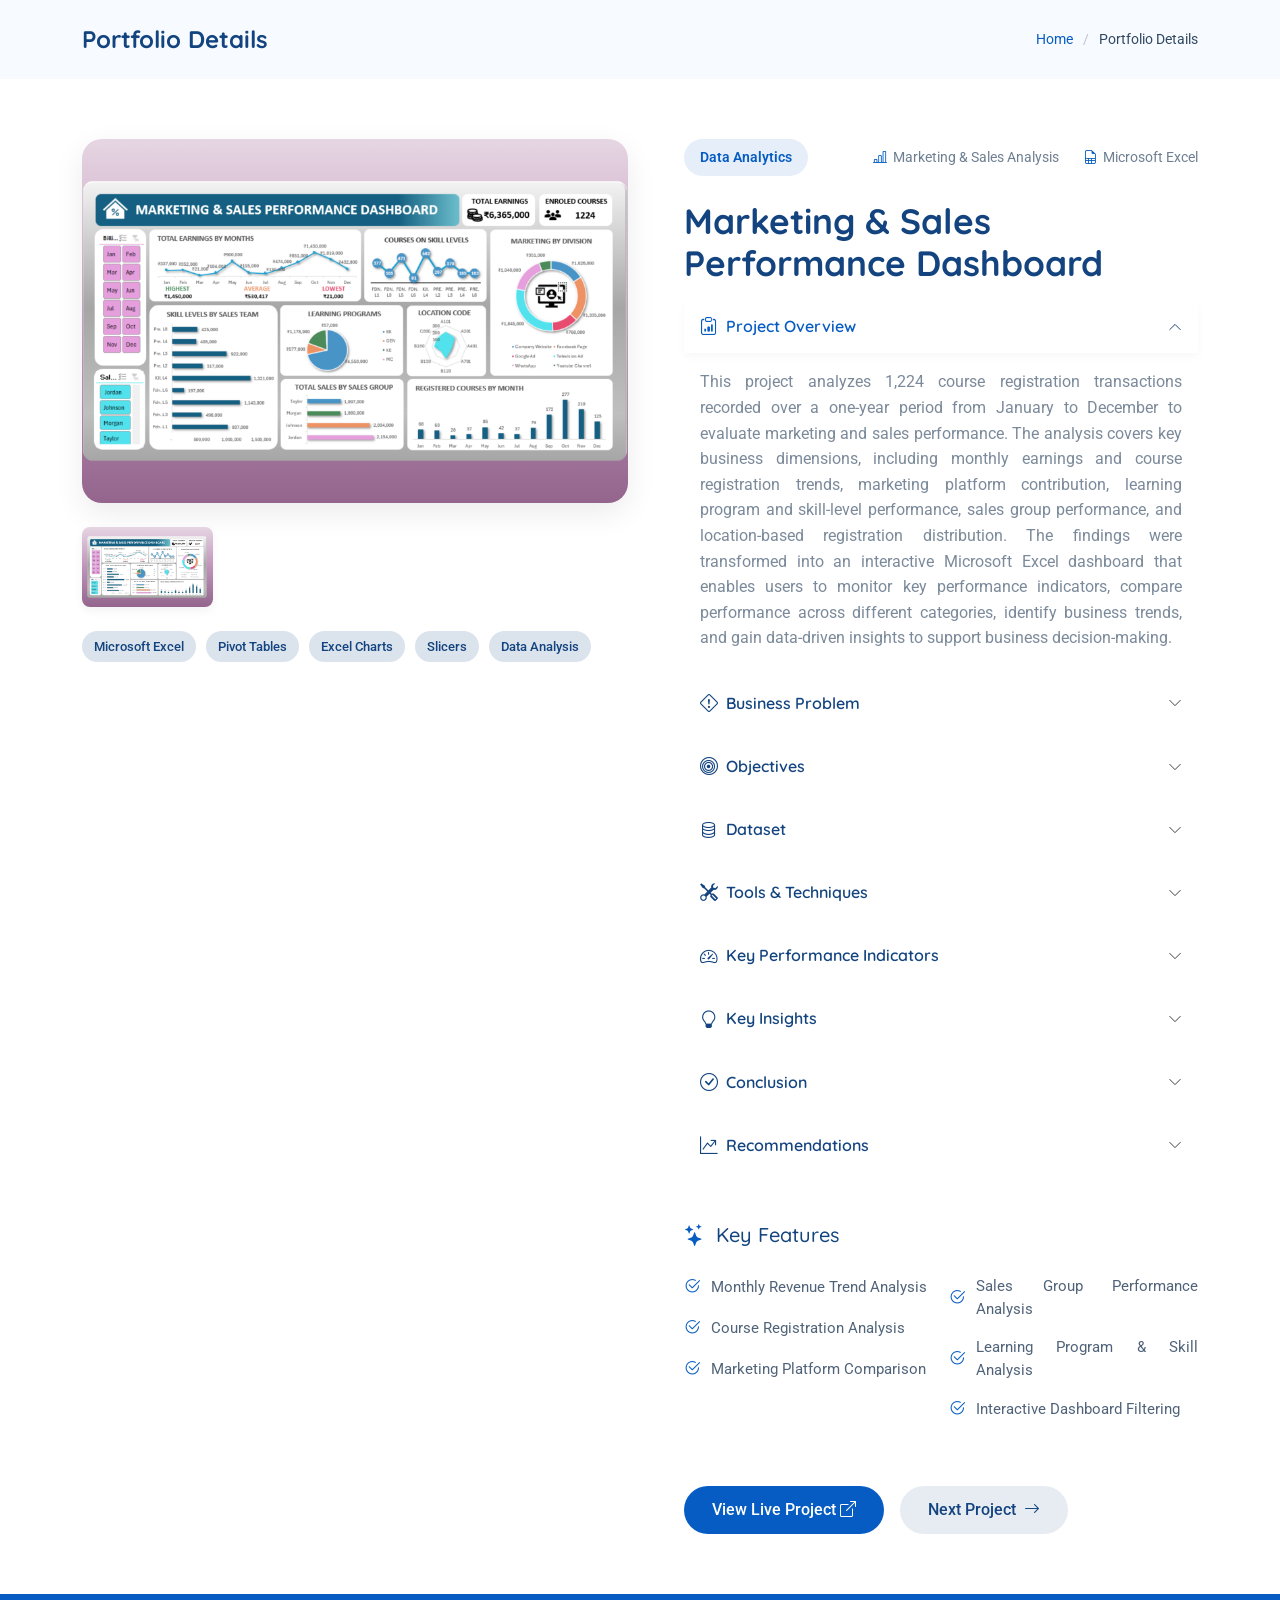
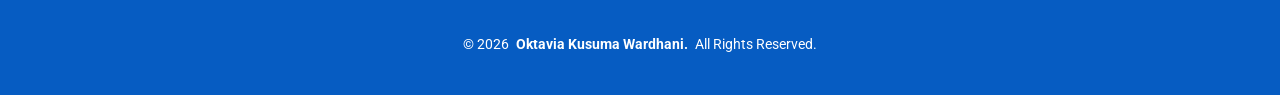
==== commit 6f9b822e: "Update" ====
--- a/portfolio-details1.html
+++ b/portfolio-details1.html
@@ -104,7 +104,7 @@
               <div class="swiper-wrapper">
 
                 <div class="swiper-slide">
-                  <img src="assets/img/portfolio/portofolio2.png"
+                  <img src="assets/img/portfolio/Portofolio2.png"
                        alt="Marketing and Sales Performance Dashboard"
                        class="img-fluid">
                 </div>
@@ -124,7 +124,7 @@
             <div class="row g-2 mt-3">
 
               <div class="col-3">
-                <img src="assets/img/portfolio/portofolio2.png"
+                <img src="assets/img/portfolio/Portofolio2.png"
                      alt="Dashboard Overview"
                      class="img-fluid glightbox">
               </div>
@@ -958,7 +958,7 @@
 
   </a>
 
-  <a href="portfolio-details2.html"
+  <a href="index.html"
      class="btn-next-project">
 
     Next Project
